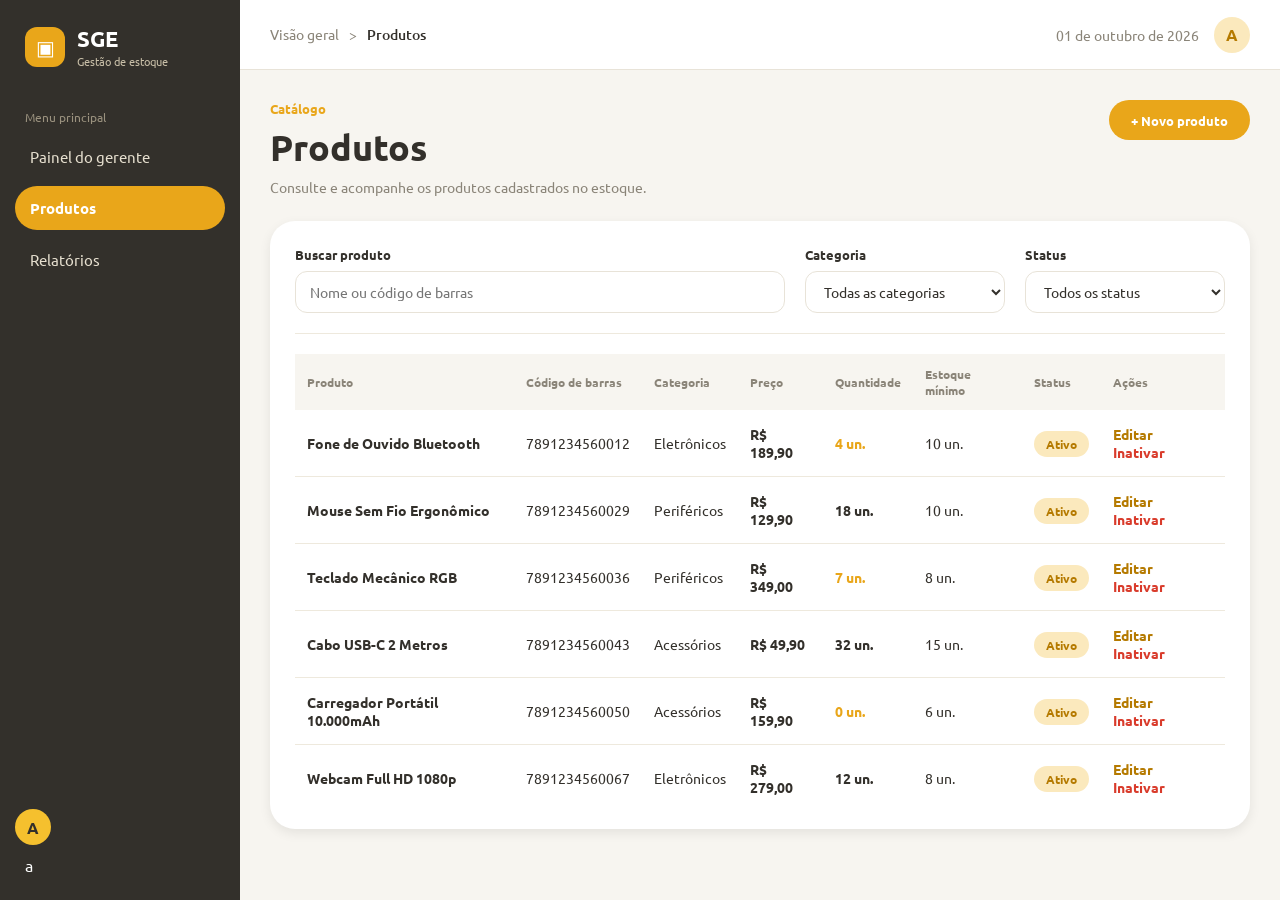
==== docs/produtos.html @ f86c9d56 "Criando pagina de produtos" ====
<!DOCTYPE html>
<html lang="pt-BR">
<head>
    <meta charset="UTF-8">
    <meta name="viewport" content="width=device-width, initial-scale=1.0">
    <title>Produtos</title>

    <link rel="preconnect" href="https://fonts.googleapis.com">
    <link rel="preconnect" href="https://fonts.gstatic.com" crossorigin>
    <link href="https://fonts.googleapis.com/css2?family=Ubuntu:wght@400;500;700&display=swap" rel="stylesheet">

    <link rel="stylesheet" href="style/produto_style.css">
</head>
<body>

    <!-- MENU LATERAL -->
    <aside>
        <div class="menu-logo">
            <div class="menu-logo-icone">▣</div>
            <div>
                <h1 class="menu-logo-nome">SGE</h1>
                <p class="menu-logo-sub">Gestão de estoque</p>
            </div>
        </div>

        <p class="menu-titulo">Menu principal</p>

        <ul class="menu-lista">
            <li><a href="pagina.html" class="menu-item">Painel do gerente</a></li>
            <li><a href="#" class="menu-item menu-item-ativo">Produtos</a></li>
            <li><a href="#" class="menu-item">Relatórios</a></li>
        </ul>

        <div class="menu-rodape">
            <div class="menu-usuario-avatar">A</div>
            <p>a</p>
        </div>
    </aside>

    <!-- CABEÇALHO -->
    <header>
        <div class="cabecalho-caminho">
            <p>Visão geral</p>
            <p>&gt;</p>
            <p class="cabecalho-caminho-atual">Produtos</p>
        </div>

        <div class="cabecalho-data">
            <p>01 de outubro de 2026</p>
            <div class="cabecalho-avatar">A</div>
        </div>
    </header>

    <!-- ÁREA PRINCIPAL -->
    <main>

        <div class="principal-cabecalho">
            <div class="saudacao">
                <p class="saudacao-titulo">Catálogo</p>
                <h2 class="saudacao-nome">Produtos</h2>
                <p class="saudacao-texto">Consulte e acompanhe os produtos cadastrados no estoque.</p>
            </div>
            <button class="botao-ver-relatorios">+ Novo produto</button>
        </div>

        <section class="produtos">

            <!-- FILTROS -->
            <div class="filtros">
                <div class="campo campo-busca">
                    <label for="busca">Buscar produto</label>
                    <input type="text" id="busca" placeholder="Nome ou código de barras">
                </div>

                <div class="campo">
                    <label for="categoria">Categoria</label>
                    <select id="categoria">
                        <option>Todas as categorias</option>
                        <option>Eletrônicos</option>
                        <option>Periféricos</option>
                        <option>Acessórios</option>
                    </select>
                </div>

                <div class="campo">
                    <label for="status">Status</label>
                    <select id="status">
                        <option>Todos os status</option>
                        <option>Ativo</option>
                        <option>Inativo</option>
                    </select>
                </div>
            </div>

            <!-- TABELA -->
            <div class="container-lista">
                <table class="produtos-tabela">
                    <thead>
                        <tr>
                            <th>Produto</th>
                            <th>Código de barras</th>
                            <th>Categoria</th>
                            <th>Preço</th>
                            <th>Quantidade</th>
                            <th>Estoque mínimo</th>
                            <th>Status</th>
                            <th>Ações</th>
                        </tr>
                    </thead>
                    <tbody>
                        <tr>
                            <td class="produtos-nome">Fone de Ouvido Bluetooth</td>
                            <td>7891234560012</td>
                            <td>Eletrônicos</td>
                            <td class="produtos-destaque">R$ 189,90</td>
                            <td class="produtos-qtd-baixa">4 un.</td>
                            <td>10 un.</td>
                            <td><span class="selo selo-ativo">Ativo</span></td>
                            <td><a href="#" class="acao-editar">Editar</a> <a href="#" class="acao-inativar">Inativar</a></td>
                        </tr>
                        <tr>
                            <td class="produtos-nome">Mouse Sem Fio Ergonômico</td>
                            <td>7891234560029</td>
                            <td>Periféricos</td>
                            <td class="produtos-destaque">R$ 129,90</td>
                            <td class="produtos-destaque">18 un.</td>
                            <td>10 un.</td>
                            <td><span class="selo selo-ativo">Ativo</span></td>
                            <td><a href="#" class="acao-editar">Editar</a> <a href="#" class="acao-inativar">Inativar</a></td>
                        </tr>
                        <tr>
                            <td class="produtos-nome">Teclado Mecânico RGB</td>
                            <td>7891234560036</td>
                            <td>Periféricos</td>
                            <td class="produtos-destaque">R$ 349,00</td>
                            <td class="produtos-qtd-baixa">7 un.</td>
                            <td>8 un.</td>
                            <td><span class="selo selo-ativo">Ativo</span></td>
                            <td><a href="#" class="acao-editar">Editar</a> <a href="#" class="acao-inativar">Inativar</a></td>
                        </tr>
                        <tr>
                            <td class="produtos-nome">Cabo USB-C 2 Metros</td>
                            <td>7891234560043</td>
                            <td>Acessórios</td>
                            <td class="produtos-destaque">R$ 49,90</td>
                            <td class="produtos-destaque">32 un.</td>
                            <td>15 un.</td>
                            <td><span class="selo selo-ativo">Ativo</span></td>
                            <td><a href="#" class="acao-editar">Editar</a> <a href="#" class="acao-inativar">Inativar</a></td>
                        </tr>
                        <tr>
                            <td class="produtos-nome">Carregador Portátil 10.000mAh</td>
                            <td>7891234560050</td>
                            <td>Acessórios</td>
                            <td class="produtos-destaque">R$ 159,90</td>
                            <td class="produtos-qtd-baixa">0 un.</td>
                            <td>6 un.</td>
                            <td><span class="selo selo-ativo">Ativo</span></td>
                            <td><a href="#" class="acao-editar">Editar</a> <a href="#" class="acao-inativar">Inativar</a></td>
                        </tr>
                        <tr>
                            <td class="produtos-nome">Webcam Full HD 1080p</td>
                            <td>7891234560067</td>
                            <td>Eletrônicos</td>
                            <td class="produtos-destaque">R$ 279,00</td>
                            <td class="produtos-destaque">12 un.</td>
                            <td>8 un.</td>
                            <td><span class="selo selo-ativo">Ativo</span></td>
                            <td><a href="#" class="acao-editar">Editar</a> <a href="#" class="acao-inativar">Inativar</a></td>
                        </tr>
                    </tbody>
                </table>
            </div>

        </section>

    </main>

</body>
</html>
---- docs/style/produto_style.css ----
/* ===== PALETA (mesma do painel) =====
   Fundo escuro:  #33302b
   Marrom:        #6e5e43
   Amarelo:       #e9a61a
   Amarelo claro: #f5c02e
   Fundo da área principal: #f7f5f0
*/

/* ================================================
   PARTE IGUAL À PÁGINA DO PAINEL
   (layout, menu lateral e cabeçalho)
   ================================================ */

/*Configuração Geral*/
* {
    box-sizing: border-box;
    font-family: "Ubuntu", sans-serif;
}

body {
    margin: 0px;
    min-height: 100vh;
    display: grid;
    grid-template-areas:
        'aside header'
        'aside main';
    grid-template-columns: 240px 1fr;
    grid-template-rows: 70px 1fr;
    background-color: #f7f5f0;
    color: #33302b;
}

/*Tirando formatação padrão de escritas*/
h1, h2, h3, p, ul {
    margin: 0px;
    padding: 0px;
}

/*Tirando formatação padrão da lista*/
ul {
    list-style: none;
}

/*Cabeçalho*/
header {
    grid-area: header;
    display: flex;
    justify-content: space-between;
    align-items: center;
    padding: 0px 30px;
    background-color: white;
    border-bottom: 1px solid #e8e3d8;
}

header p {
    font-size: 14px;
    color: #8a8478;
}

/*Caminho da página no cabeçalho*/
.cabecalho-caminho {
    display: flex;
    gap: 10px;
}

/*Caminho da página atual cor mais escura*/
.cabecalho-caminho .cabecalho-caminho-atual {
    color: #33302b;
    font-weight: 500;
}

/*Data no cabeçalho*/
.cabecalho-data {
    display: flex;
    align-items: center;
    gap: 15px;
}

/*Avatar no cabeçalho*/
.cabecalho-avatar {
    width: 36px;
    height: 36px;
    border-radius: 50%;
    background-color: #fbe9bd;
    color: #b57a00;
    font-weight: 700;
    display: flex;
    justify-content: center;
    align-items: center;
}

/*Menu lateral*/
aside {
    grid-area: aside;
    background-color: #33302b;
    color: white;
    padding: 25px 15px;
    display: flex;
    flex-direction: column;
    /*Mantem o aside travado na tela sem rolar*/
    position: sticky;
    top: 0;
    height: 100vh;
    align-self: start;
}

/*Logo menu lateral*/
.menu-logo {
    display: flex;
    align-items: center;
    gap: 12px;
    padding: 0px 10px;
}

/*Icone logo menu lateral*/
.menu-logo-icone {
    width: 40px;
    height: 40px;
    border-radius: 12px;
    background-color: #e9a61a;
    display: flex;
    justify-content: center;
    align-items: center;
    font-size: 20px;
}

/*Nome site*/
.menu-logo-nome {
    font-size: 22px;
    font-weight: 700;
}

/*Descrição site*/
.menu-logo-sub {
    font-size: 11px;
    color: #c9bfa8;
}

/*Indice de páginas*/
.menu-titulo {
    margin-top: 40px;
    margin-bottom: 10px;
    padding: 0px 10px;
    font-size: 12px;
    color: #9b927f;
}

/*Lista de páginas*/
.menu-lista {
    display: flex;
    flex-direction: column;
    gap: 8px;
}

/*Paginas*/
.menu-item {
    display: block;
    padding: 12px 15px;
    border-radius: 25px;
    color: #e6dfcf;
    text-decoration: none;
    font-size: 15px;
}

.menu-item:hover {
    background-color: #4a463f;
}

/*Página atual muda estilo*/
.menu-item-ativo {
    background-color: #e9a61a;
    color: white;
    font-weight: 700;
}

.menu-item-ativo:hover {
    background-color: #d3991c;
}

/*Rodapé que mostra usuário logado*/
.menu-rodape {
    margin-top: auto;
    display: flex;
    flex-direction: column;
    gap: 10px;
}

.menu-rodape p {
    padding-left: 10px;
}

/*Imagem do usuário*/
.menu-usuario-avatar {
    width: 36px;
    height: 36px;
    border-radius: 50%;
    background-color: #f5c02e;
    color: #33302b;
    font-weight: 700;
    display: flex;
    justify-content: center;
    align-items: center;
}

/*Área principal*/
main {
    grid-area: main;
    display: grid;
    grid-template-columns: 1fr;
    gap: 25px;
    padding: 30px;
    align-content: start;
}

/* Cabeçalho área principal*/
.principal-cabecalho {
    display: flex;
    justify-content: space-between;
    align-items: flex-start;
}

/*Bloco com a saudação (título da página)*/
.saudacao {
    display: flex;
    flex-direction: column;
    gap: 8px;
}

.saudacao-titulo {
    font-size: 13px;
    font-weight: 700;
    color: #e9a61a;
}

.saudacao-nome {
    font-size: 36px;
    font-weight: 700;
}

.saudacao-texto {
    font-size: 14px;
    color: #8a8478;
}

/*Botão do cabeçalho da área principal*/
.botao-ver-relatorios {
    height: 40px;
    padding: 0px 22px;
    border-radius: 25px;
    border: none;
    background-color: #e9a61a;
    color: white;
    font-weight: 700;
    cursor: pointer;
}

.botao-ver-relatorios:hover {
    background-color: #f5c02e;
}

/* ================================================
   PARTE EXCLUSIVA DA PÁGINA DE PRODUTOS
   ================================================ */

/*Cartão branco com filtros e tabela*/
.produtos {
    background-color: white;
    border-radius: 25px;
    box-shadow: 0px 4px 12px rgba(0, 0, 0, 0.08);
    padding: 25px;
}

/*Linha de filtros*/
.filtros {
    display: flex;
    gap: 20px;
    padding-bottom: 20px;
    margin-bottom: 20px;
    border-bottom: 1px solid #eee9dd;
}

.campo {
    display: flex;
    flex-direction: column;
    gap: 8px;
}

/*Campo de busca ocupa o espaço que sobrar*/
.campo-busca {
    flex: 1;
}

.campo label {
    font-size: 13px;
    font-weight: 700;
}

.campo input,
.campo select {
    height: 42px;
    padding: 0px 14px;
    border: 1px solid #e8e3d8;
    border-radius: 12px;
    font-size: 14px;
    background-color: white;
    color: #33302b;
    min-width: 200px;
}

.campo input:focus,
.campo select:focus {
    outline: 2px solid #e9a61a;
}

/*Área com rolagem da tabela (mesmo estilo do painel)*/
.container-lista {
    max-height: 450px;
    overflow-y: auto;
}

.container-lista::-webkit-scrollbar {
    width: 6px;
}

.container-lista::-webkit-scrollbar-thumb {
    background-color: #d0d0d0;
    border-radius: 10px;
}

/*Tabela de produtos*/
.produtos-tabela {
    width: 100%;
    border-collapse: collapse;
    font-size: 14px;
}

.produtos-tabela th {
    text-align: left;
    padding: 12px;
    font-size: 12px;
    color: #8a8478;
    background-color: #f7f5f0;
    position: sticky;
    top: 0;
}

.produtos-tabela td {
    padding: 15px 12px;
    border-bottom: 1px solid #eee9dd;
}

.produtos-tabela tbody tr {
    height: 55px;
}

.produtos-tabela tbody tr:hover {
    background-color: #fffaf0;
}

/*Nome do produto*/
.produtos-nome {
    font-weight: 700;
}

/*Preço e quantidade normal*/
.produtos-destaque {
    font-weight: 700;
}

/*Quantidade abaixo do mínimo*/
.produtos-qtd-baixa {
    font-weight: 700;
    color: #e9a61a;
}

/*Selo de status*/
.selo {
    padding: 5px 12px;
    border-radius: 15px;
    font-size: 12px;
    font-weight: 700;
}

.selo-ativo {
    background-color: #fbe9bd;
    color: #b57a00;
}

/*Links de ações*/
.acao-editar {
    color: #b57a00;
    font-weight: 700;
    text-decoration: none;
    margin-right: 10px;
}

.acao-inativar {
    color: #d93b2b;
    font-weight: 700;
    text-decoration: none;
}

.acao-editar:hover,
.acao-inativar:hover {
    text-decoration: underline;
}
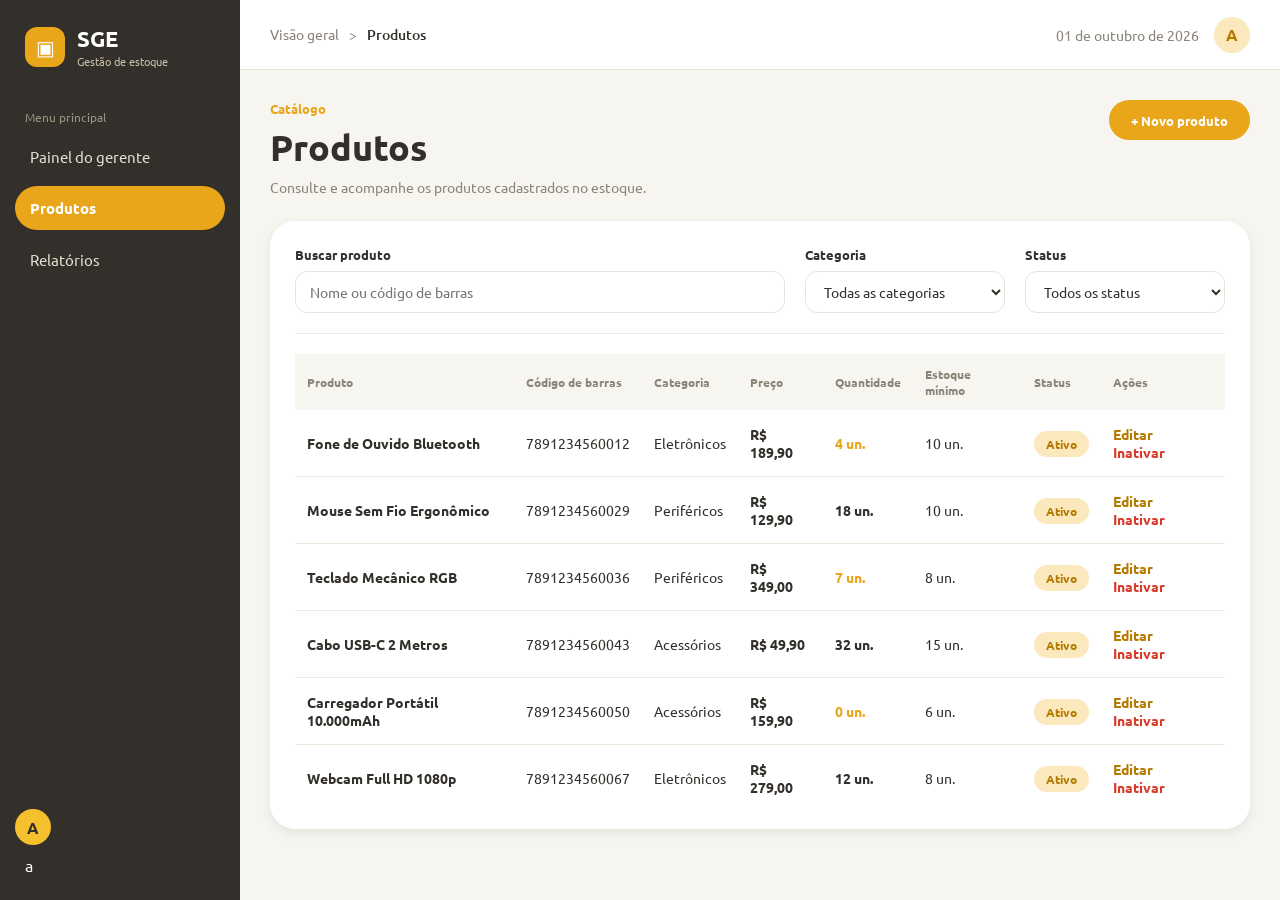
==== commit 537a4271: "criando interatividade de adicionar novos produtos pagina de produto" ====
--- a/docs/produtos.html
+++ b/docs/produtos.html
@@ -13,7 +13,6 @@
 </head>
 <body>
 
-    <!-- MENU LATERAL -->
     <aside>
         <div class="menu-logo">
             <div class="menu-logo-icone">▣</div>
@@ -37,7 +36,6 @@
         </div>
     </aside>
 
-    <!-- CABEÇALHO -->
     <header>
         <div class="cabecalho-caminho">
             <p>Visão geral</p>
@@ -51,7 +49,6 @@
         </div>
     </header>
 
-    <!-- ÁREA PRINCIPAL -->
     <main>
 
         <div class="principal-cabecalho">
@@ -60,12 +57,11 @@
                 <h2 class="saudacao-nome">Produtos</h2>
                 <p class="saudacao-texto">Consulte e acompanhe os produtos cadastrados no estoque.</p>
             </div>
-            <button class="botao-ver-relatorios">+ Novo produto</button>
+            <button id="botao-novo-produto" class="botao-ver-relatorios">+ Novo produto</button>
         </div>
 
         <section class="produtos">
 
-            <!-- FILTROS -->
             <div class="filtros">
                 <div class="campo campo-busca">
                     <label for="busca">Buscar produto</label>
@@ -92,7 +88,6 @@
                 </div>
             </div>
 
-            <!-- TABELA -->
             <div class="container-lista">
                 <table class="produtos-tabela">
                     <thead>
@@ -107,7 +102,7 @@
                             <th>Ações</th>
                         </tr>
                     </thead>
-                    <tbody>
+                    <tbody id="listaProdutos">
                         <tr>
                             <td class="produtos-nome">Fone de Ouvido Bluetooth</td>
                             <td>7891234560012</td>
@@ -176,5 +171,6 @@
 
     </main>
 
+    <script src="script/produto_script.js"></script>
 </body>
 </html>
